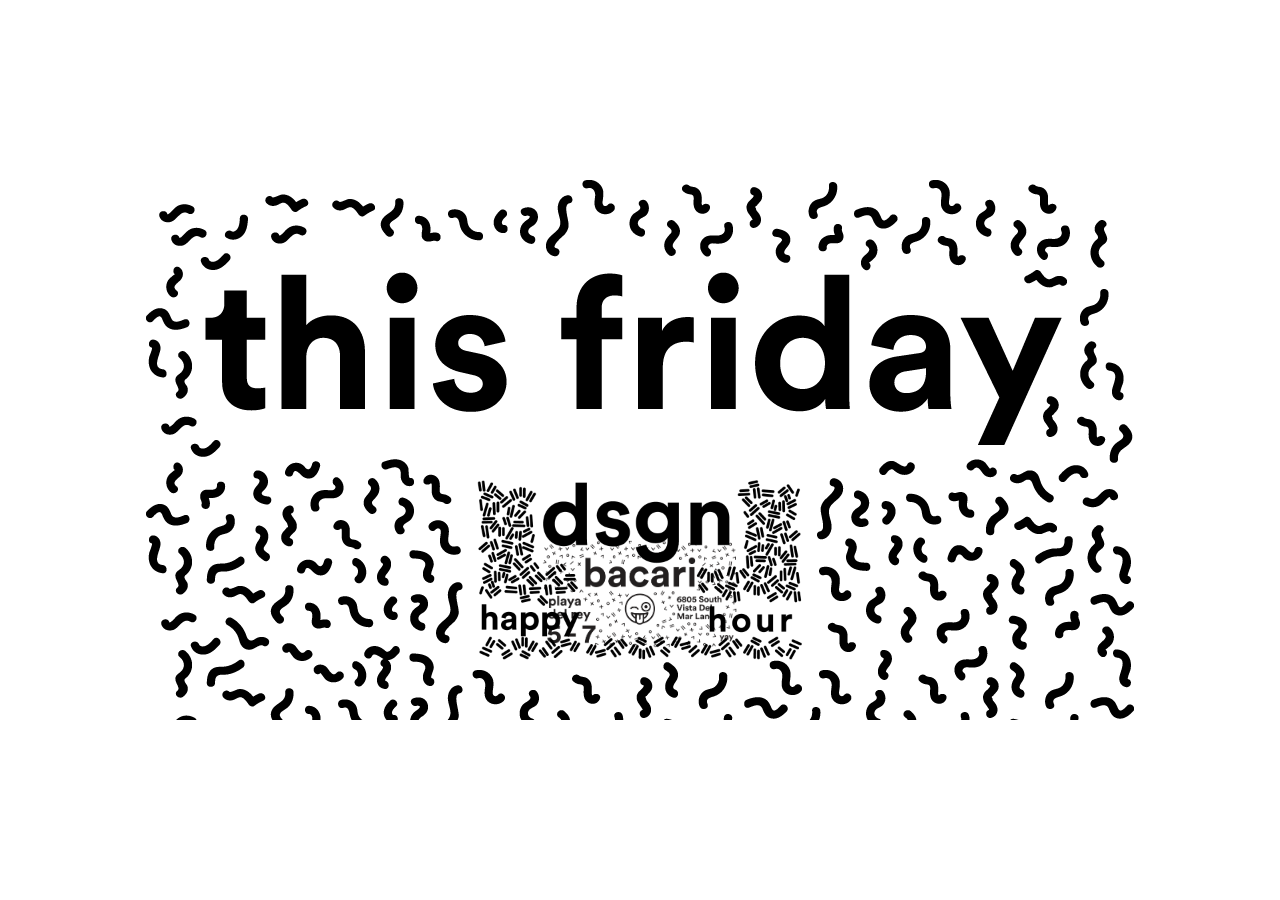
==== pillow-talk/index.html @ cff54e2d "Initial Commit" ====
<!doctype html> <html> <head> <meta charset=utf-8> <meta name=description> <meta name=viewport content="user-scalable=no, width=990"> <meta name=apple-mobile-web-app-capable content=yes> <meta name=format-detection content="telephone=no"> <title>dsgn | fri 1/30 @ bacari</title> <!--Place favicon.ico and apple-touch-icon.png in the root directory--> <link rel=stylesheet href=styles/main.css> <script src=scripts/vendor/modernizr.js></script> </head> <body> <!--[if lt IE 10]>
 <p class="browsehappy">You are using an <strong>outdated</strong> browser. Please <a href="http://browsehappy.com/">upgrade your browser</a> to improve your experience.</p>
 <![endif]--> <div class=environment> <div id=content class=content> <section id=l1></section> <section id=l2></section> <section id=l3> <div class=happy></div> </section> </div> </div> <script src=scripts/vendor.js></script> <script src=scripts/main.js></script> </body> </html>
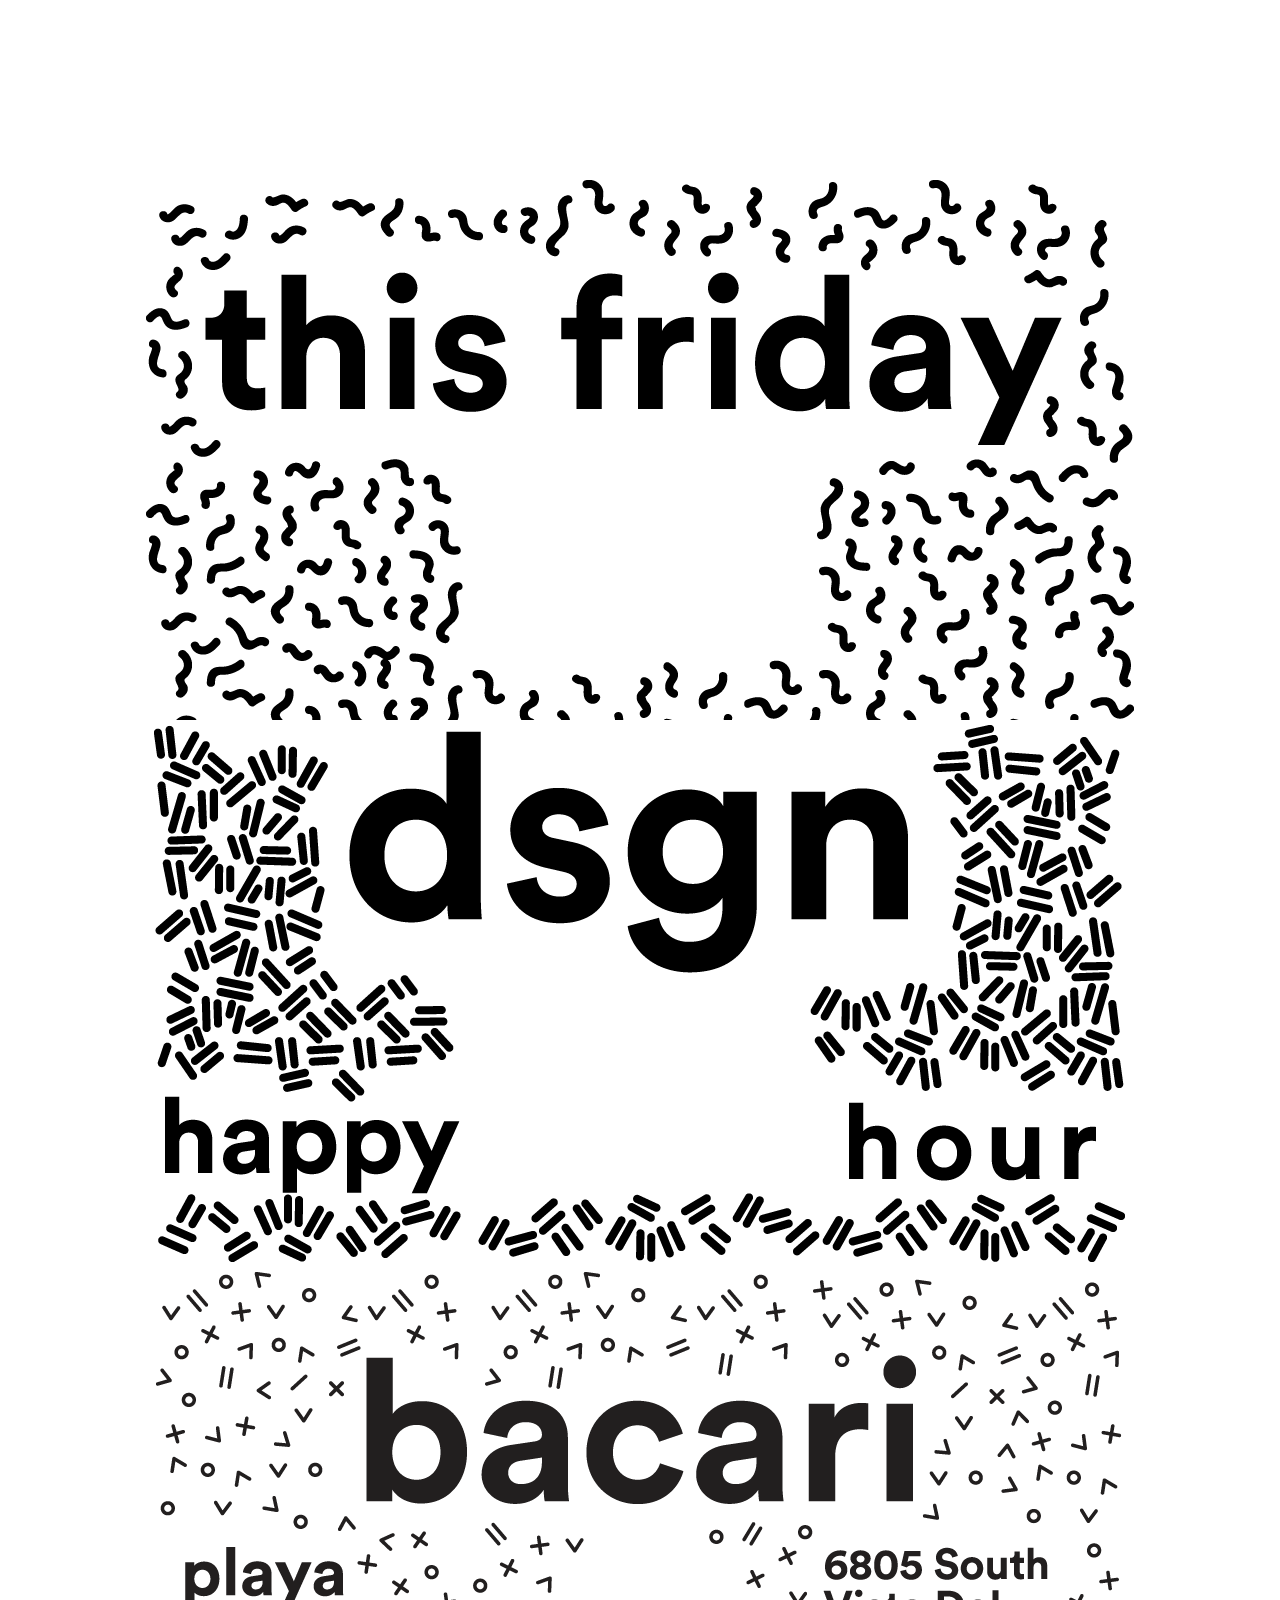
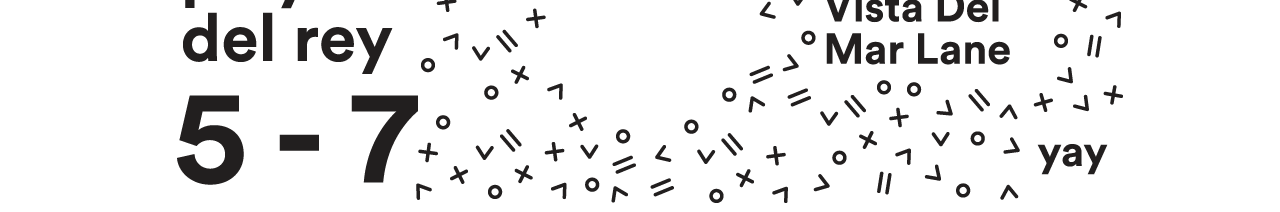
==== commit d032e563: "Update index.html" ====
--- a/pillow-talk/index.html
+++ b/pillow-talk/index.html
@@ -1,3 +1,28 @@
-<!doctype html> <html> <head> <meta charset=utf-8> <meta name=description> <meta name=viewport content="user-scalable=no, width=990"> <meta name=apple-mobile-web-app-capable content=yes> <meta name=format-detection content="telephone=no"> <title>dsgn | fri 1/30 @ bacari</title> <!--Place favicon.ico and apple-touch-icon.png in the root directory--> <link rel=stylesheet href=styles/main.css> <script src=scripts/vendor/modernizr.js></script> </head> <body> <!--[if lt IE 10]>
- <p class="browsehappy">You are using an <strong>outdated</strong> browser. Please <a href="http://browsehappy.com/">upgrade your browser</a> to improve your experience.</p>
- <![endif]--> <div class=environment> <div id=content class=content> <section id=l1></section> <section id=l2></section> <section id=l3> <div class=happy></div> </section> </div> </div> <script src=scripts/vendor.js></script> <script src=scripts/main.js></script> </body> </html> +<!doctype html>
+<html>
+  <head>
+    <meta charset=utf-8>
+    <meta name=description>
+    <meta name=viewport content="user-scalable=no, width=990">
+    <meta name=apple-mobile-web-app-capable content=yes>
+    <meta name=format-detection content="telephone=no">
+    <title>vscrl sply</title>
+    <!--Place favicon.ico and apple-touch-icon.png in the root directory-->
+    <link rel=stylesheet href=styles/main.css>
+    <script src=scripts/vendor/modernizr.js></script>
+  </head>
+  <body>
+    <div class="environment">
+      <div id="content" class="content">
+        <div class="layer" id="l1"> <img src="images/invite-1.png"> </div>
+        <div class="layer" id="l2"> <img src="images/invite-2.png"> </div>
+        <div class="layer" id="l3">
+          <a class="rsvp" href="http://google.com/" target="_blank"></a>
+          <img src="images/invite-3.png">
+        </div>
+      </div>
+    </div>
+    <script src="scripts/vendor.js"></script>
+    <script src="scripts/main.js"></script>
+  </body>
+</html>
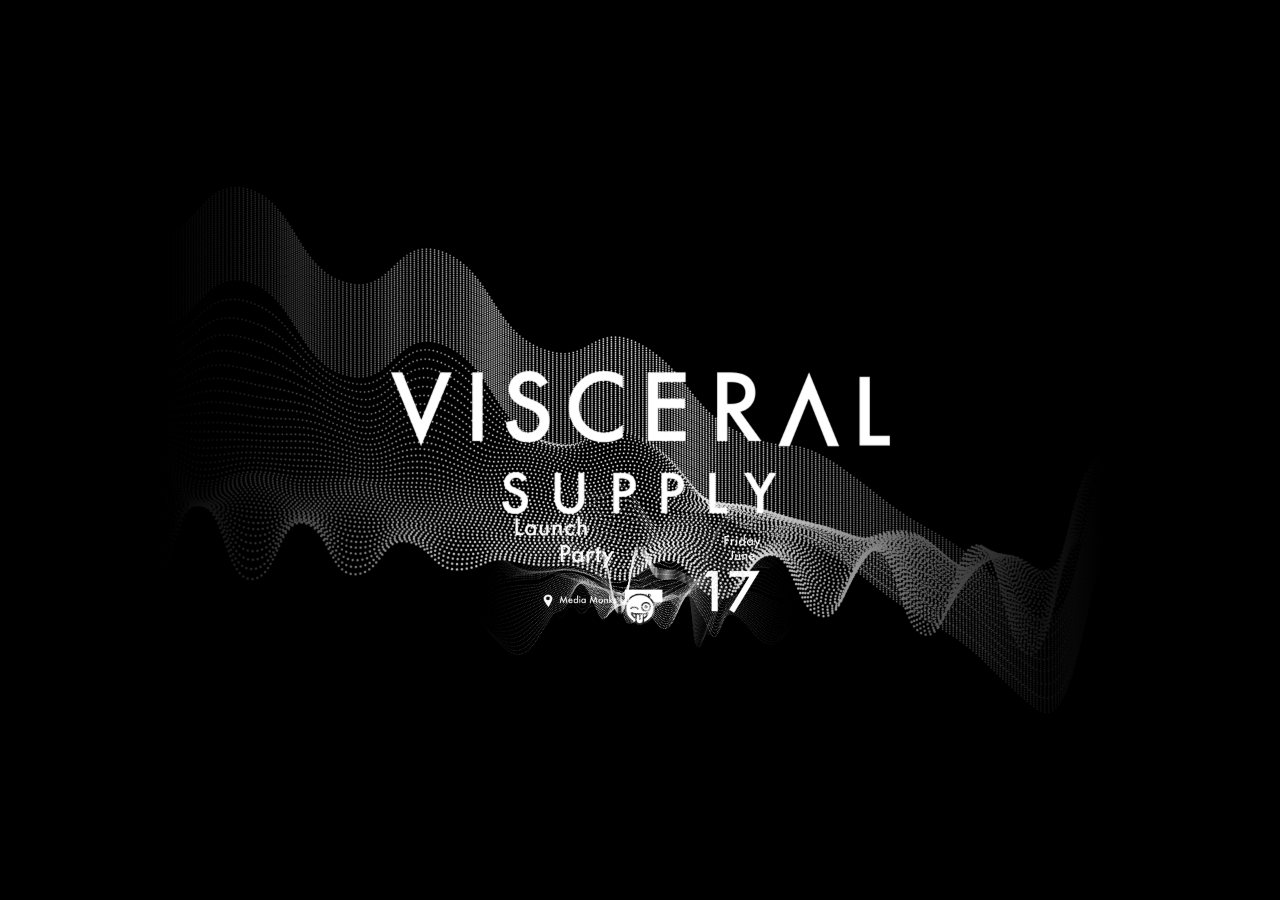
==== commit 6439b386: "Update index.html" ====
--- a/pillow-talk/index.html
+++ b/pillow-talk/index.html
@@ -17,7 +17,7 @@
         <div class="layer" id="l1"> <img src="images/invite-1.png"> </div>
         <div class="layer" id="l2"> <img src="images/invite-2.png"> </div>
         <div class="layer" id="l3">
-          <a class="rsvp" href="http://google.com/" target="_blank"></a>
+          <a class="rsvp" href="http://eventbrite.com/" target="_blank"></a>
           <img src="images/invite-3.png">
         </div>
       </div>
